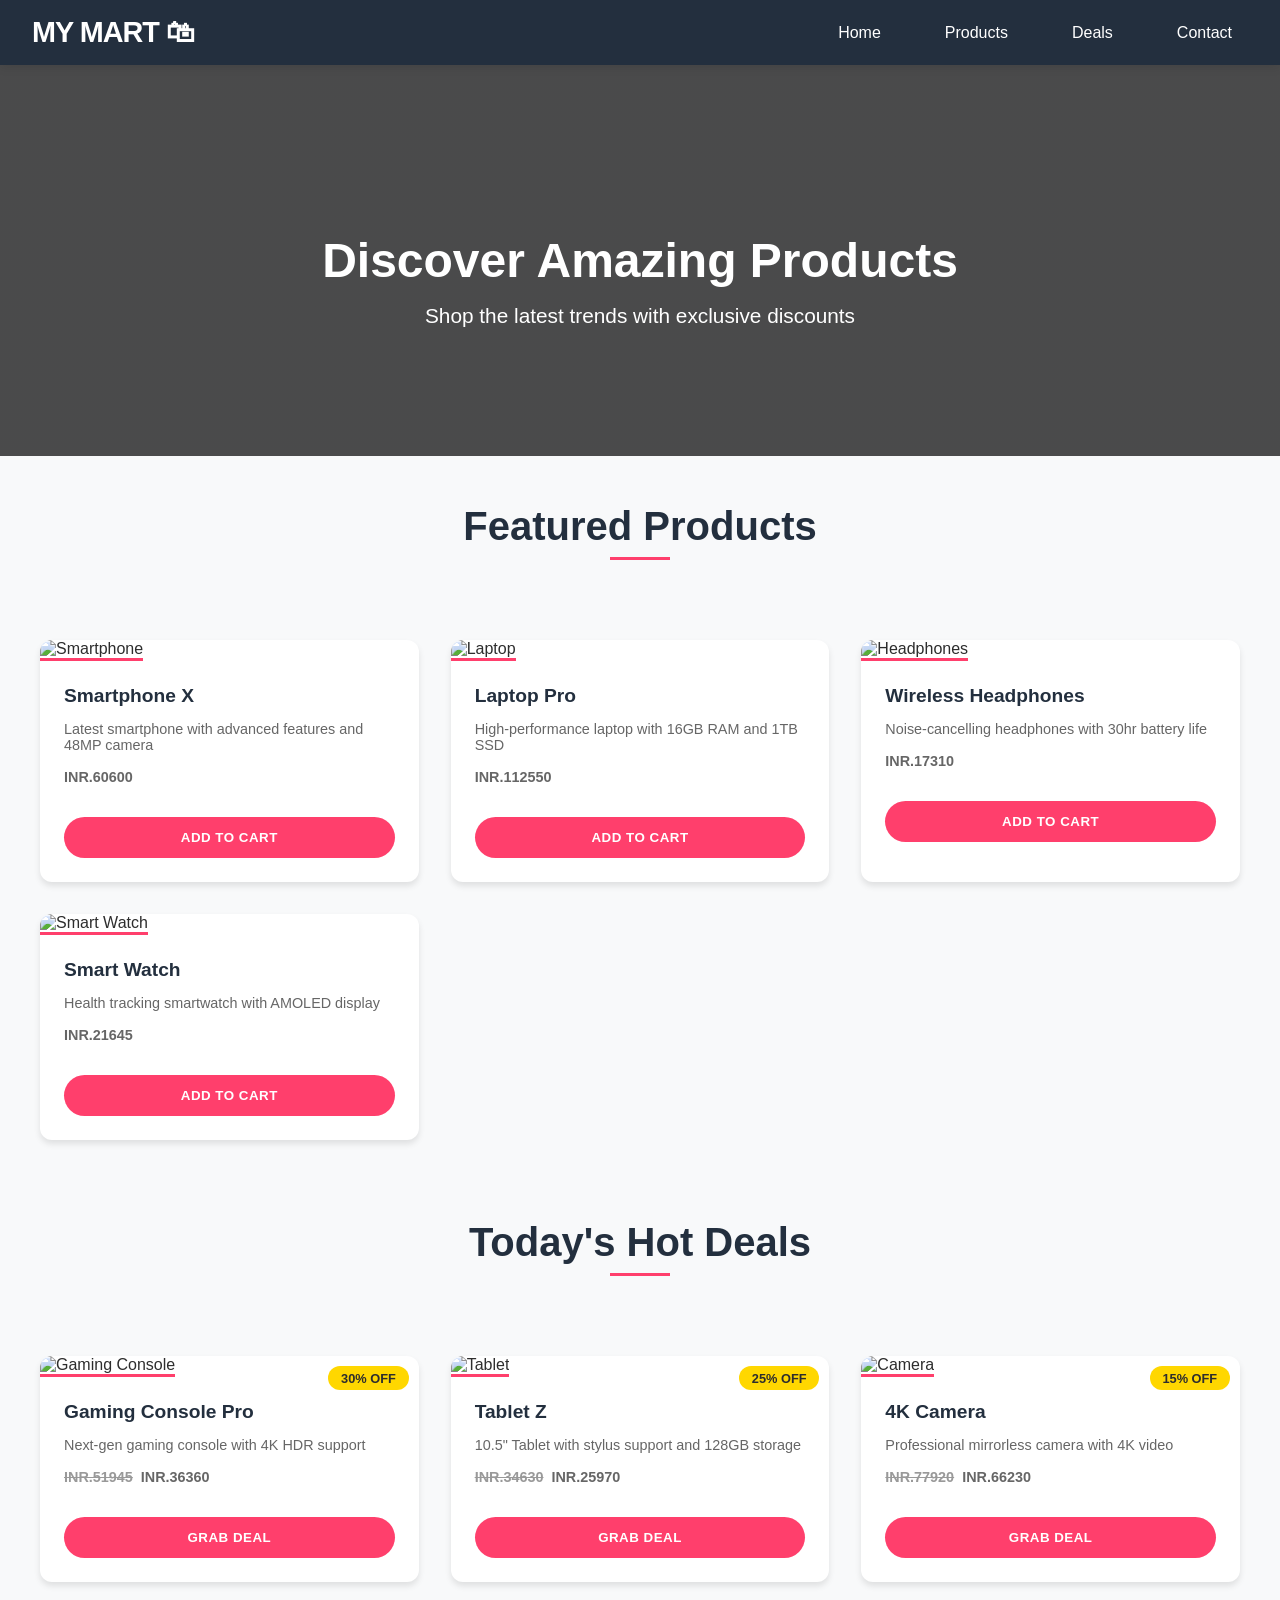
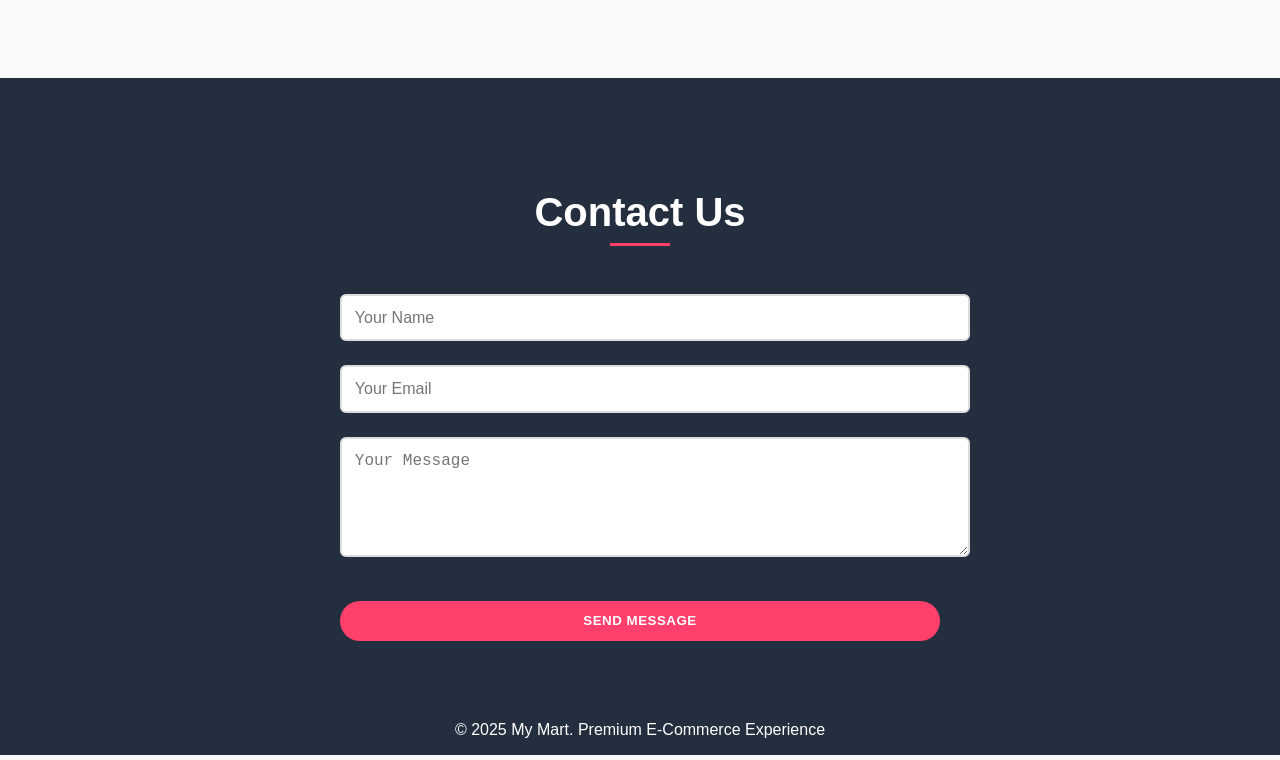
==== e.html @ 99cf9dbf "dsjfhaskjf" ====
<!DOCTYPE html>
<html lang="en">
<head>
    <meta charset="UTF-8">
    <meta name="viewport" content="width=device-width, initial-scale=1.0">
    <title>My Mart - Modern E-Commerce</title>
    <style>
       
        :root {
            --primary-color: #ff3f6c;
            --secondary-color: #232f3e;
            --accent-color: #ffd700;
            --text-dark: #2d2d2d;
            --text-light: #ffffff;
            --transition: all 0.3s ease;
        }

        body {
            font-family: 'Segoe UI', Tahoma, Geneva, Verdana, sans-serif;
            margin: 0;
            padding: 0;
            background-color: #f8f9fa;
            color: var(--text-dark);
        }

        
        header {
            background-color: var(--secondary-color);
            color: var(--text-light);
            padding: 1rem 2rem;
            position: sticky;
            top: 0;
            z-index: 1000;
            box-shadow: 0 2px 10px rgba(0,0,0,0.1);
            display: flex;
            justify-content: space-between;
            align-items: center;
        }

        header h1 {
            margin: 0;
            font-size: 1.8rem;
            letter-spacing: -1px;
        }

        nav ul {
            list-style: none;
            padding: 0;
            margin: 0;
            display: flex;
            gap: 2rem;
        }

        nav ul li a {
            color: var(--text-light);
            text-decoration: none;
            font-weight: 500;
            transition: var(--transition);
            padding: 0.5rem 1rem;
            border-radius: 4px;
        }

        nav ul li a:hover {
            background-color: var(--primary-color);
            transform: translateY(-2px);
        }

        
        .hero {
            background: linear-gradient(rgba(0,0,0,0.7), rgba(0,0,0,0.7)),
                        url('https://images.unsplash.com/photo-1486401899868-0e435ed85128') center/cover;
            color: var(--text-light);
            text-align: center;
            padding: 8rem 2rem;
            margin-bottom: 3rem;
        }

        .hero h2 {
            font-size: 3rem;
            margin-bottom: 1rem;
            animation: slideUp 1s ease;
        }

        .hero p {
            font-size: 1.3rem;
            max-width: 600px;
            margin: 0 auto;
            animation: slideUp 1s ease 0.2s backwards;
        }

        
        .section-title {
            text-align: center;
            font-size: 2.5rem;
            margin: 3rem 0;
            color: var(--secondary-color);
            position: relative;
        }

        .section-title::after {
            content: '';
            display: block;
            width: 60px;
            height: 3px;
            background: var(--primary-color);
            margin: 0.5rem auto;
        }

        .products-grid {
            display: grid;
            grid-template-columns: repeat(auto-fit, minmax(280px, 1fr));
            gap: 2rem;
            padding: 2rem;
            max-width: 1200px;
            margin: 0 auto;
        }

        .product-card {
            background: white;
            border-radius: 12px;
            overflow: hidden;
            transition: var(--transition);
            box-shadow: 0 4px 6px rgba(0,0,0,0.1);
            position: relative;
        }

        .product-card:hover {
            transform: translateY(-5px);
            box-shadow: 0 8px 15px rgba(0,0,0,0.2);
        }

        .product-card img {
            width: 100%;
            height: 200px;
            object-fit: cover;
            border-bottom: 3px solid var(--primary-color);
        }

        .product-content {
            padding: 1.5rem;
        }

        .product-card h3 {
            margin: 0 0 0.5rem;
            font-size: 1.2rem;
            color: var(--secondary-color);
        }

        .product-card p {
            font-size: 0.9rem;
            color: #666;
            margin-bottom: 1rem;
        }

        .price {
            font-size: 1.3rem;
            color: var(--primary-color);
            font-weight: 700;
            display: flex;
            align-items: center;
            gap: 0.5rem;
        }

        .price del {
            font-size: 0.9rem;
            color: #999;
        }

        .deal-badge {
            position: absolute;
            top: 10px;
            right: 10px;
            background: var(--accent-color);
            color: var(--text-dark);
            padding: 0.3rem 0.8rem;
            border-radius: 20px;
            font-size: 0.8rem;
            font-weight: 600;
        }

        button {
            background-color: var(--primary-color);
            color: white;
            border: none;
            padding: 0.8rem 1.5rem;
            border-radius: 25px;
            cursor: pointer;
            transition: var(--transition);
            font-weight: 600;
            text-transform: uppercase;
            letter-spacing: 0.5px;
            width: 100%;
            margin-top: 1rem;
        }

        button:hover {
            background-color: #ff1f4a;
            transform: scale(1.05);
        }

        
        #contact {
            background: var(--secondary-color);
            color: var(--text-light);
            padding: 4rem 2rem;
            margin-top: 4rem;
        }

        .contact-form {
            max-width: 600px;
            margin: 0 auto;
        }

        .form-group {
            margin-bottom: 1.5rem;
        }

        input, textarea {
            width: 100%;
            padding: 0.8rem;
            border: 2px solid #ddd;
            border-radius: 6px;
            font-size: 1rem;
            transition: var(--transition);
        }

        input:focus, textarea:focus {
            border-color: var(--primary-color);
            outline: none;
        }
        .footer {
            background: var(--secondary-color);
            color: var(--text-light);
            text-align: center;
            display: flex;
            justify-content: center;

        }

        
        @keyframes slideUp {
            from {
                opacity: 0;
                transform: translateY(30px);
            }
            to {
                opacity: 1;
                transform: translateY(0);
            }
        }


        
        @media (max-width: 768px) {
            header {
                flex-direction: column;
                gap: 1rem;
                text-align: center;
            }

            nav ul {
                flex-wrap: wrap;
                justify-content: center;
                gap: 1rem;
            }

            .hero h2 {
                font-size: 2rem;
            }

            .products-grid {
                grid-template-columns: 1fr;
                padding: 1rem;
            }
        }
    </style>
</head>
<body>
    <header>
        <h1>MY MART 🛍</h1>
        <nav>
            <ul>
                <li><a href="#home">Home</a></li>
                <li><a href="#products">Products</a></li>
                <li><a href="#deals">Deals</a></li>
                <li><a href="#contact">Contact</a></li>
            </ul>
        </nav>
    </header>

    <section class="hero">
        <h2>Discover Amazing Products</h2>
        <p>Shop the latest trends with exclusive discounts</p>
    </section>

    
    <section id="products">
        <h2 class="section-title">Featured Products</h2>
        <div class="products-grid">
            <article class="product-card">
                <img src="https://images.unsplash.com/photo-1598327105666-5b89351aff97" alt="Smartphone">
                <div class="product-content">
                    <h3>Smartphone X</h3>
                    <p>Latest smartphone with advanced features and 48MP camera</p>
                    <p class="price">INR.60600</p>
                    <button>Add to Cart</button>
                </div>
            </article>

            <article class="product-card">
                <img src="https://images.unsplash.com/photo-1496181133206-80ce9b88a853" alt="Laptop">
                <div class="product-content">
                    <h3>Laptop Pro</h3>
                    <p>High-performance laptop with 16GB RAM and 1TB SSD</p>
                    <p class="price">INR.112550</p>
                    <button>Add to Cart</button>
                </div>
            </article>

            <article class="product-card">
                <img src="https://images.unsplash.com/photo-1505740420928-5e560c06d30e" alt="Headphones">
                <div class="product-content">
                    <h3>Wireless Headphones</h3>
                    <p>Noise-cancelling headphones with 30hr battery life</p>
                    <p class="price">INR.17310</p>
                    <button>Add to Cart</button>
                </div>
            </article>

            <article class="product-card">
                <img src="https://images.unsplash.com/photo-1523275335684-37898b6baf30" alt="Smart Watch">
                <div class="product-content">
                    <h3>Smart Watch</h3>
                    <p>Health tracking smartwatch with AMOLED display</p>
                    <p class="price">INR.21645</p>
                    <button>Add to Cart</button>
                </div>
            </article>
        </div>
    </section>

    
    <section id="deals">
        <h2 class="section-title">Today's Hot Deals</h2>
        <div class="products-grid">
            <article class="product-card">
                <span class="deal-badge">30% OFF</span>
                <img src="https://images.unsplash.com/photo-1592750475338-74b7b2105abf" alt="Gaming Console">
                <div class="product-content">
                    <h3>Gaming Console Pro</h3>
                    <p>Next-gen gaming console with 4K HDR support</p>
                    <p class="price"><del>INR.51945</del>INR.36360</p>
                    <button>Grab Deal</button>
                </div>
            </article>

            <article class="product-card">
                <span class="deal-badge">25% OFF</span>
                <img src="https://images.unsplash.com/photo-1544244015-0df4b3ffc6b0" alt="Tablet">
                <div class="product-content">
                    <h3>Tablet Z</h3>
                    <p>10.5" Tablet with stylus support and 128GB storage</p>
                    <p class="price"><del>INR.34630</del>INR.25970</p>
                    <button>Grab Deal</button>
                </div>
            </article>

            <article class="product-card">
                <span class="deal-badge">15% OFF</span>
                <img src="https://images.unsplash.com/photo-1606144042614-b2417e99c4e3" alt="Camera">
                <div class="product-content">
                    <h3>4K Camera</h3>
                    <p>Professional mirrorless camera with 4K video</p>
                    <p class="price"><del>INR.77920</del> INR.66230</p>
                    <button>Grab Deal</button>
                </div>
            </article>
        </div>
    </section>

    
    <section id="contact">
        <div class="contact-form">
            <h2 class="section-title" style="color: var(--text-light);">Contact Us</h2>
            <form>
                <div class="form-group">
                    <input type="text" placeholder="Your Name" required>
                </div>
                <div class="form-group">
                    <input type="email" placeholder="Your Email" required>
                </div>
                <div class="form-group">
                    <textarea rows="5" placeholder="Your Message" required></textarea>
                </div>
                <button type="submit">Send Message</button>
            </form>
        </div>
    </section>

    <footer class="footer">
        <p>&copy; 2025 My Mart. Premium E-Commerce Experience</p>
    </footer>
</body>
</html>
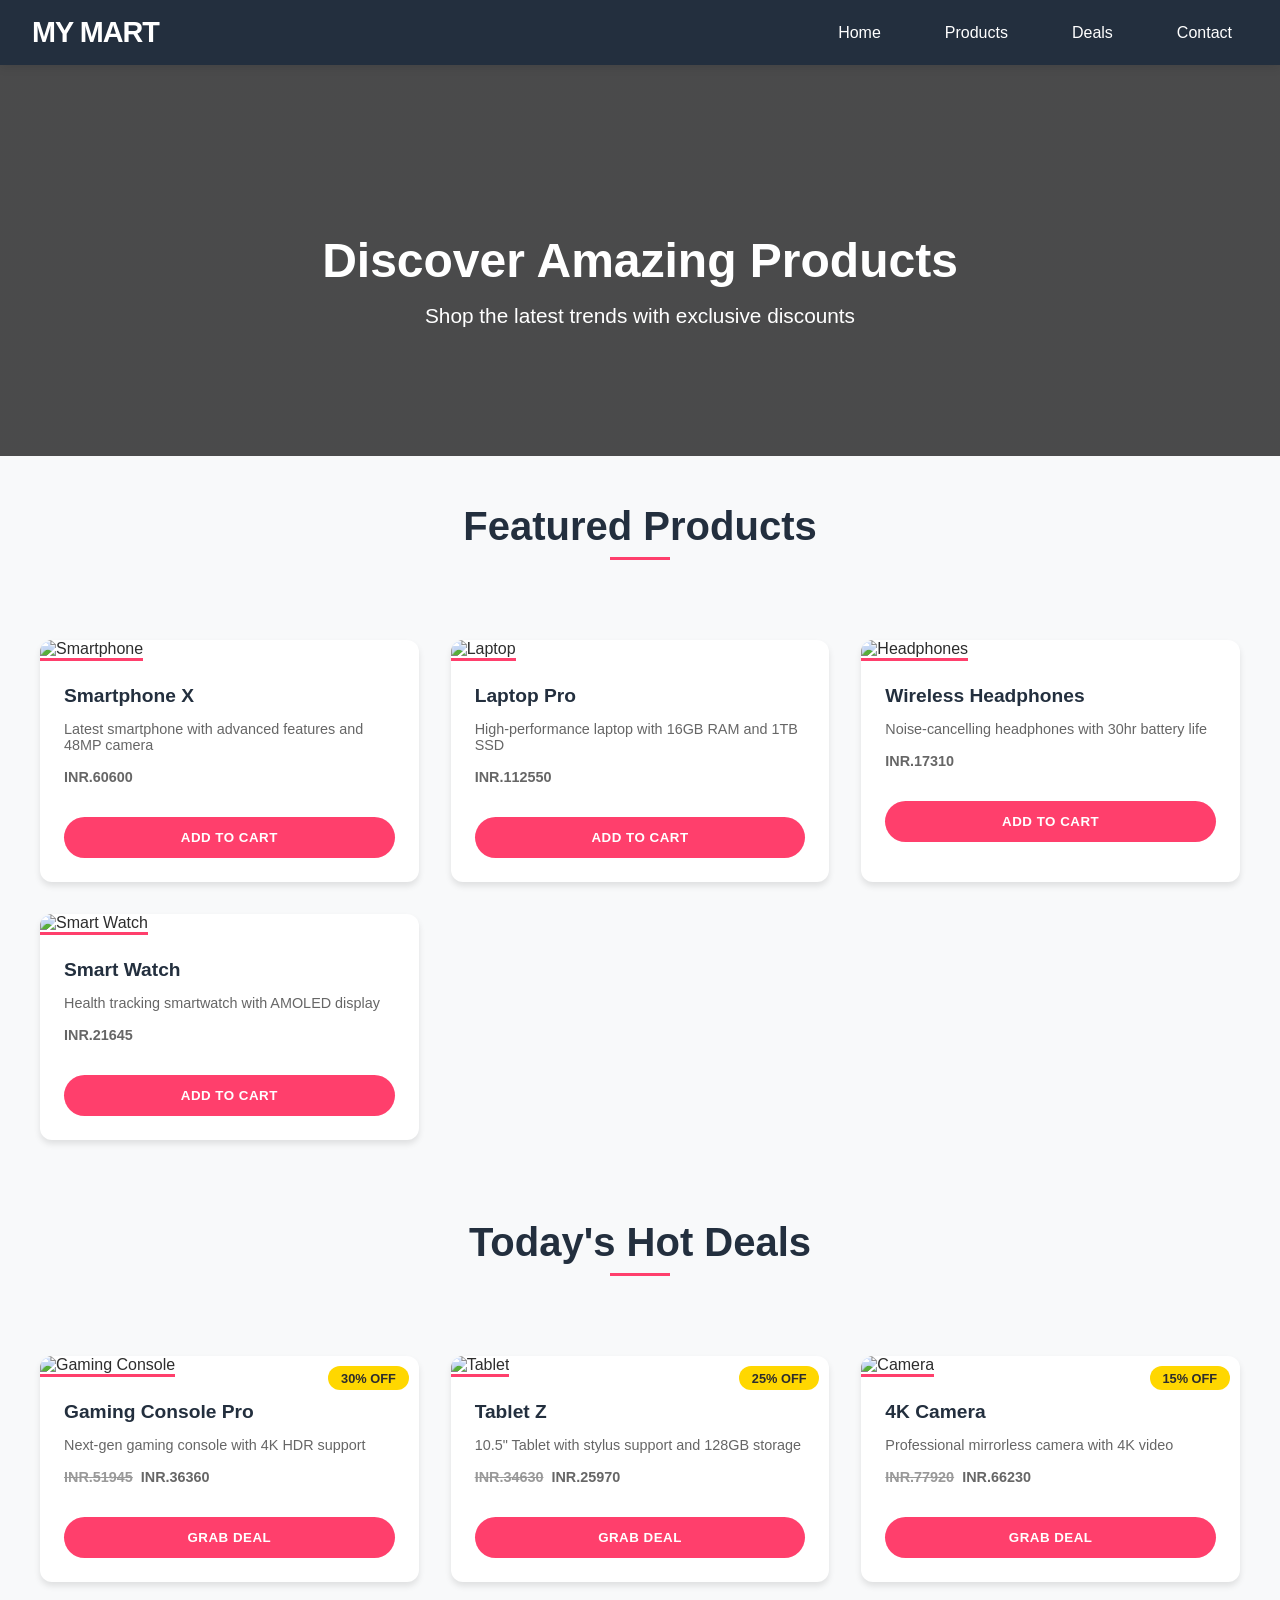
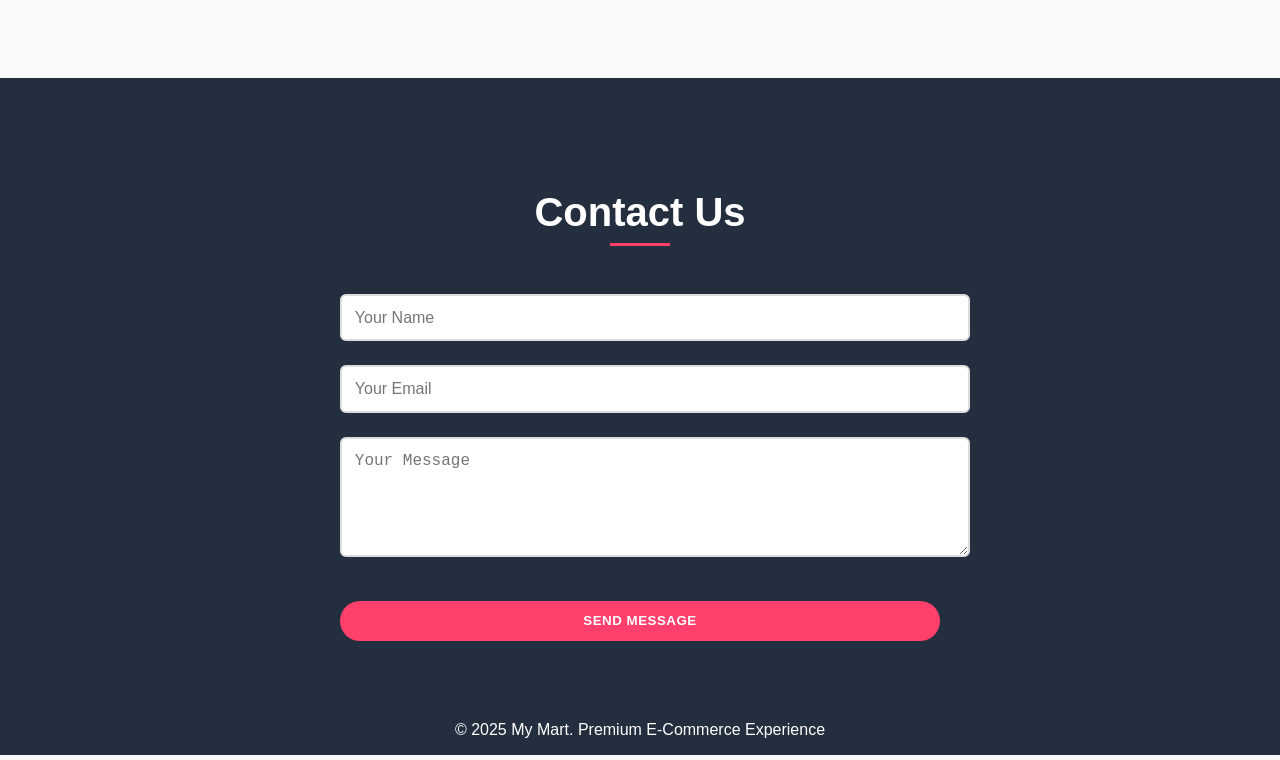
==== commit 651b33c2: "asdf" ====
--- a/e.html
+++ b/e.html
@@ -277,7 +277,7 @@
 </head>
 <body>
     <header>
-        <h1>MY MART 🛍</h1>
+        <h1>MY MART </h1>
         <nav>
             <ul>
                 <li><a href="#home">Home</a></li>
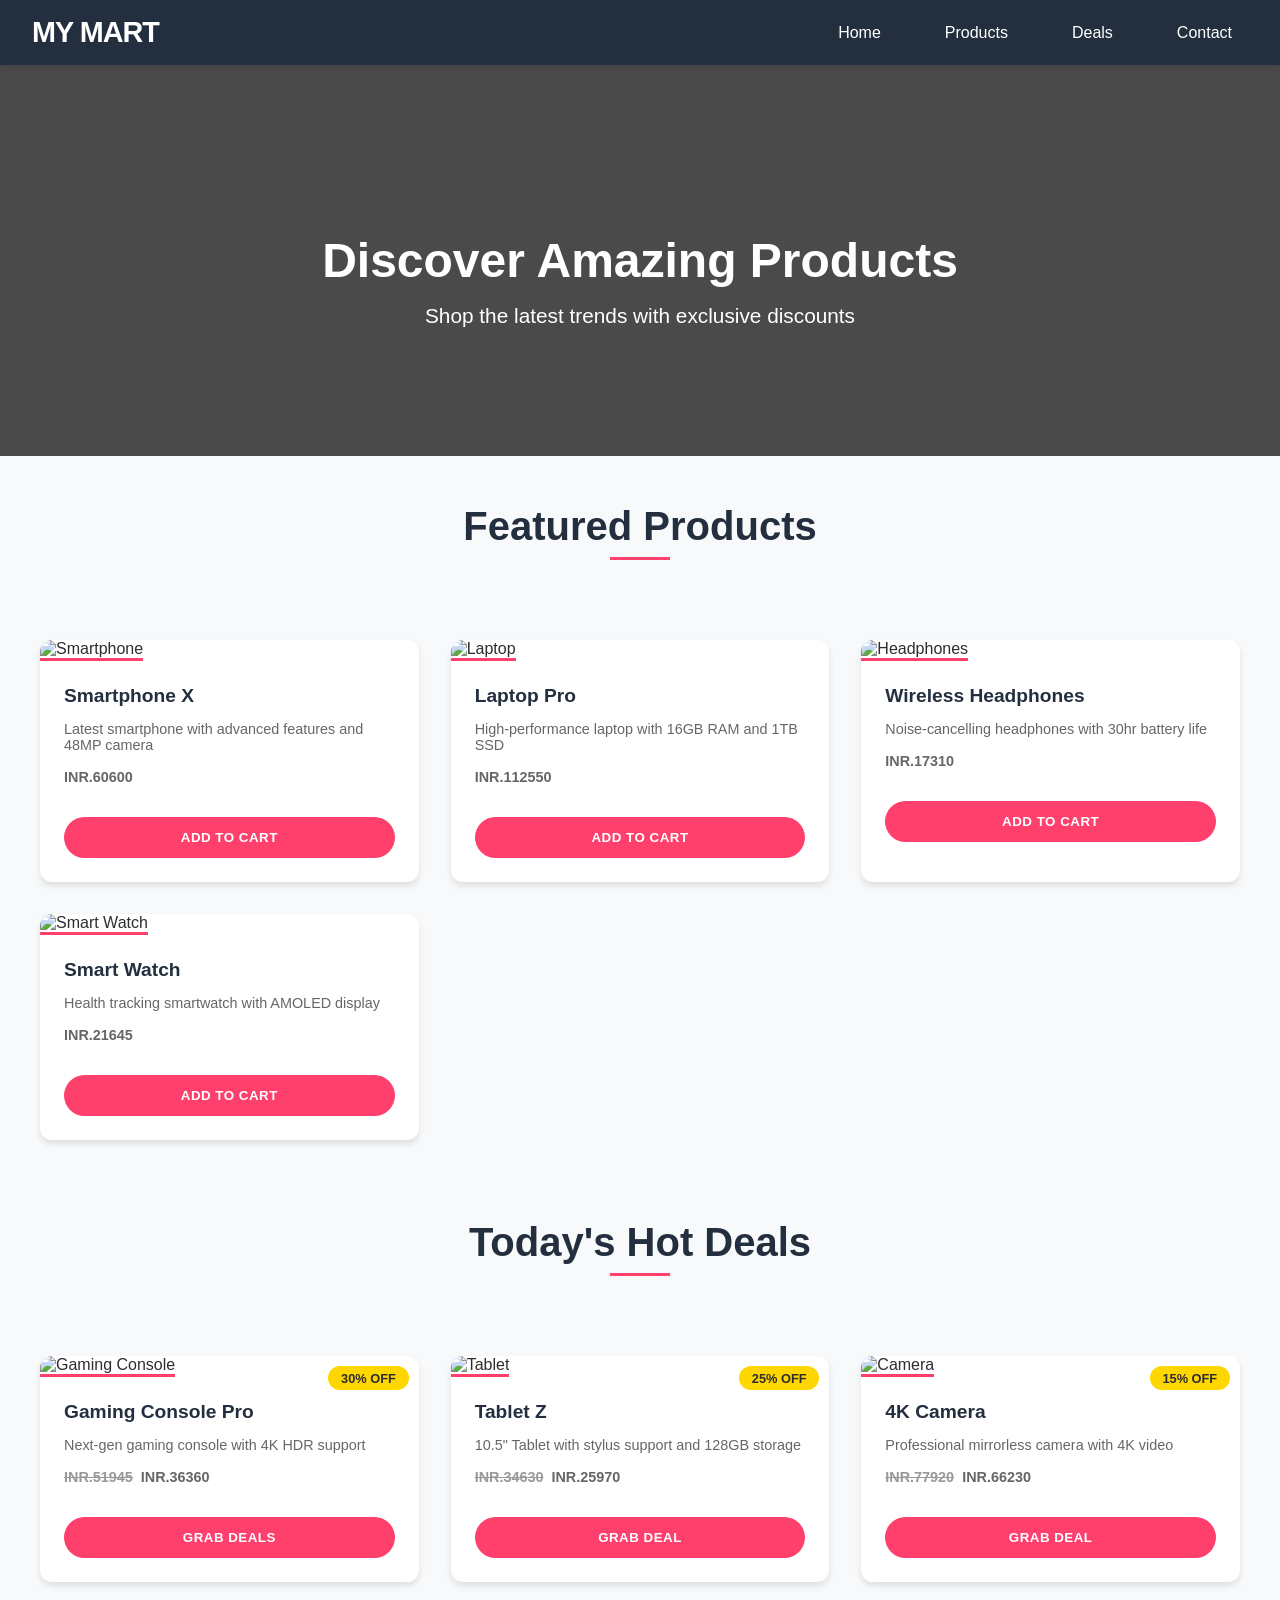
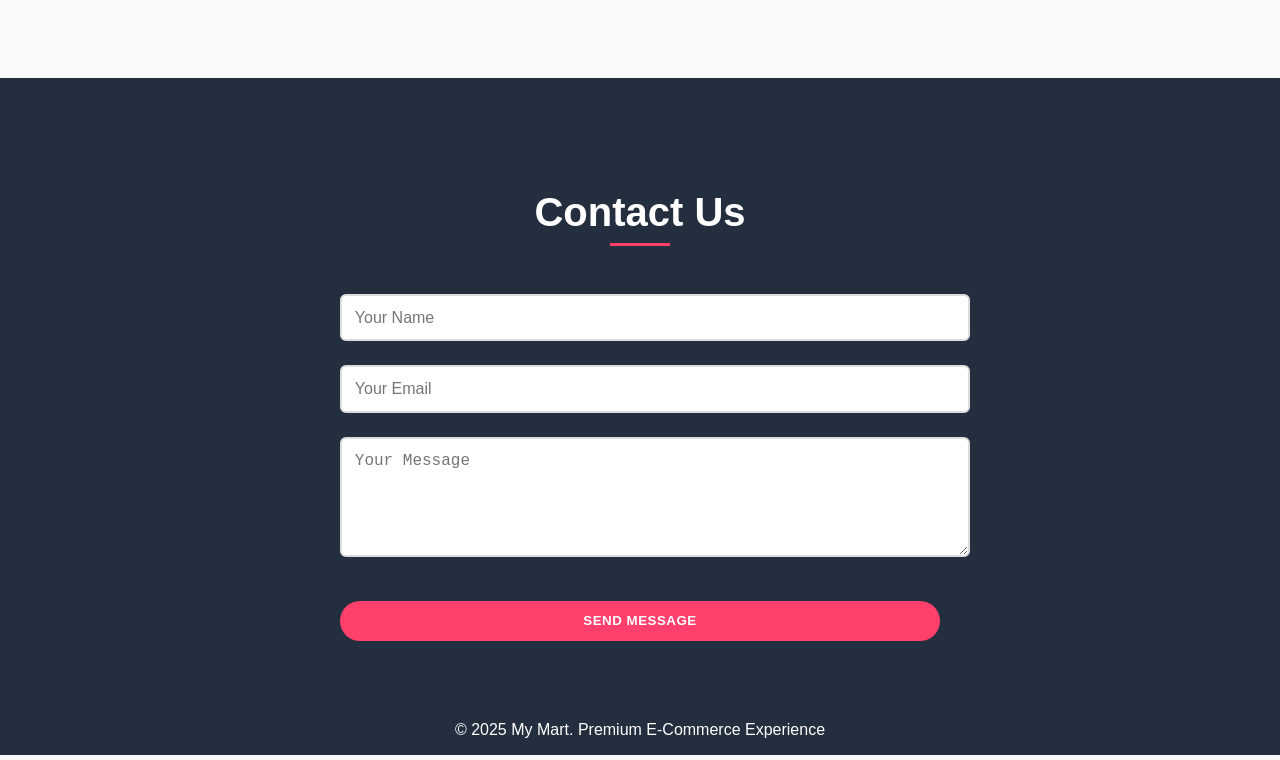
==== commit 73a09ff4: "dsfd" ====
--- a/e.html
+++ b/e.html
@@ -350,7 +350,7 @@
                     <h3>Gaming Console Pro</h3>
                     <p>Next-gen gaming console with 4K HDR support</p>
                     <p class="price"><del>INR.51945</del>INR.36360</p>
-                    <button>Grab Deal</button>
+                    <button>Grab Deals</button>
                 </div>
             </article>
 
